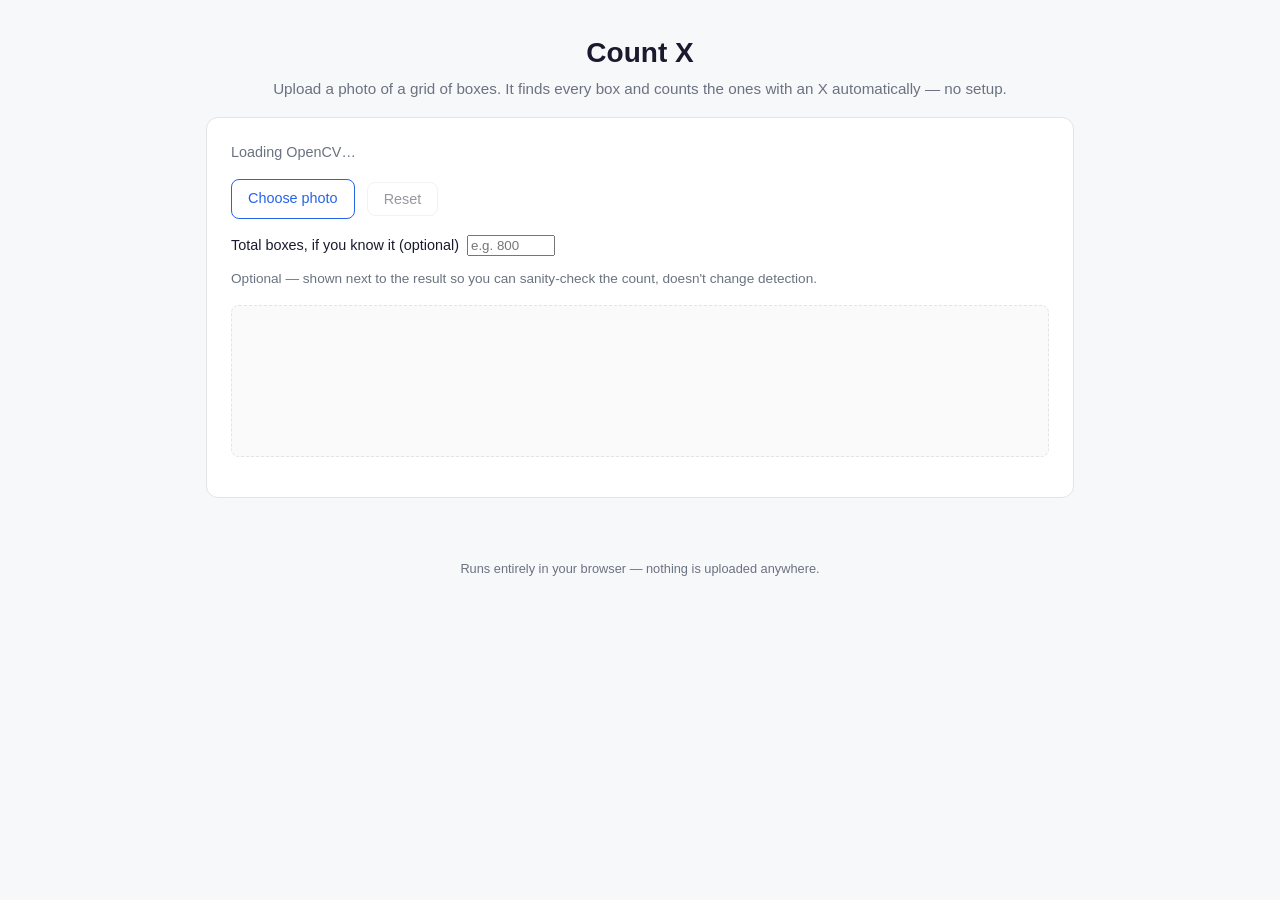
==== index.html @ 30072c74 "Replace border/hole detection with direct blob fill-ratio classification The whole border-reconstruc" ====
<!doctype html>
<html lang="en">
<head>
<meta charset="utf-8" />
<meta name="viewport" content="width=device-width, initial-scale=1" />
<title>Count X</title>
<link rel="stylesheet" href="style.css" />
</head>
<body>
  <header>
    <h1>Count X</h1>
    <p class="subtitle">Upload a photo of a grid of boxes. It finds every box and counts the ones with an X automatically — no setup.</p>
  </header>

  <main>
    <section class="panel">
      <div id="status" class="status">Loading OpenCV&hellip;</div>

      <div class="controls-row">
        <label class="file-label">
          <input type="file" id="fileInput" accept="image/*" />
          <span>Choose photo</span>
        </label>
        <button id="resetBtn" class="btn btn-ghost" disabled>Reset</button>
      </div>

      <div class="controls-row">
        <label class="threshold-label">
          Total boxes, if you know it (optional)
          <input type="number" id="expectedTotal" min="1" step="1" placeholder="e.g. 800" style="width:5.5rem" />
        </label>
        <span class="hint">Optional — shown next to the result so you can sanity-check the count, doesn't change detection.</span>
      </div>

      <div class="canvas-wrap" id="canvasWrap" hidden>
        <canvas id="viewCanvas"></canvas>
      </div>

      <div id="resultsSection" hidden>
        <div class="controls-row">
          <label class="threshold-label">
            Adjust sensitivity (auto-calibrated per photo)
            <input type="range" id="thresholdSlider" min="-15" max="15" value="0" />
            <span id="thresholdValue">auto</span>
          </label>
        </div>
        <div id="totalResult" class="total-result"></div>
        <p id="detectedNote" class="hint"></p>

        <div class="controls-row">
          <button id="copyDiagnosticsBtn" class="btn btn-ghost">Copy diagnostic data</button>
          <button id="showMaskBtn" class="btn btn-ghost">Show detection mask</button>
          <span id="diagnosticsStatus" class="hint"></span>
        </div>
        <p class="hint">If the count looks wrong, tap this and paste the result into chat — it's a text summary of what the detector found (sizes, darkness scores, where on the page), no image data.</p>
        <textarea id="diagnosticsFallback" readonly hidden rows="10" style="width:100%; font-family:monospace; font-size:0.75rem;"></textarea>
      </div>
    </section>
  </main>

  <footer>
    <p>Runs entirely in your browser &mdash; nothing is uploaded anywhere.</p>
  </footer>

  <script>
    // opencv.js looks for a pre-existing Module config; onRuntimeInitialized
    // fires once the WASM is actually compiled and ready, unlike the script
    // tag's own onload (which fires as soon as the JS wrapper downloads).
    var Module = {
      onRuntimeInitialized() {
        window.dispatchEvent(new Event("opencv-ready"));
      }
    };
  </script>
  <script async src="https://docs.opencv.org/4.9.0/opencv.js"></script>
  <script src="app.js"></script>
</body>
</html>
---- style.css ----
:root {
  --ink: #1a1a2e;
  --muted: #6b7280;
  --border: #e2e4e9;
  --brand: #2563eb;
  --bg: #f7f8fa;
}

* { box-sizing: border-box; }

body {
  margin: 0;
  font-family: -apple-system, BlinkMacSystemFont, "Segoe UI", Roboto, Helvetica, Arial, sans-serif;
  background: var(--bg);
  color: var(--ink);
  line-height: 1.5;
}

header {
  padding: 2rem 1.5rem 1rem;
  text-align: center;
}

header h1 {
  margin: 0 0 0.25rem;
  font-size: 1.75rem;
}

.subtitle {
  margin: 0;
  color: var(--muted);
  font-size: 0.95rem;
}

main {
  max-width: 900px;
  margin: 0 auto;
  padding: 0 1rem 3rem;
}

.panel {
  background: white;
  border: 1px solid var(--border);
  border-radius: 12px;
  padding: 1.5rem;
}

.status {
  font-size: 0.9rem;
  color: var(--muted);
  margin-bottom: 1rem;
}

.controls-row {
  display: flex;
  align-items: center;
  gap: 0.75rem;
  flex-wrap: wrap;
  margin-bottom: 1rem;
}

.btn {
  padding: 0.5rem 1rem;
  border-radius: 8px;
  border: 1px solid var(--border);
  background: white;
  color: var(--ink);
  cursor: pointer;
  font-size: 0.9rem;
}

.btn:hover:not(:disabled) { background: #f0f1f3; }
.btn:disabled { opacity: 0.45; cursor: not-allowed; }

.btn-ghost {
  background: transparent;
}

.file-label {
  position: relative;
  display: inline-block;
}
.file-label input[type="file"] {
  position: absolute;
  inset: 0;
  opacity: 0;
  cursor: pointer;
}
.file-label span {
  display: inline-block;
  padding: 0.5rem 1rem;
  border-radius: 8px;
  border: 1px solid var(--brand);
  color: var(--brand);
  font-size: 0.9rem;
}

.hint {
  font-size: 0.85rem;
  color: var(--muted);
}

.canvas-wrap {
  border: 1px dashed var(--border);
  border-radius: 8px;
  overflow: auto;
  background: #fafafa;
  margin-bottom: 1rem;
  display: flex;
  justify-content: center;
}

#viewCanvas {
  max-width: 100%;
  display: block;
}

.threshold-label {
  display: flex;
  align-items: center;
  gap: 0.5rem;
  font-size: 0.9rem;
}

.total-result {
  font-size: 2rem;
  font-weight: 700;
  color: var(--brand);
  margin-bottom: 0.25rem;
}

footer {
  text-align: center;
  color: var(--muted);
  font-size: 0.8rem;
  padding-bottom: 2rem;
}
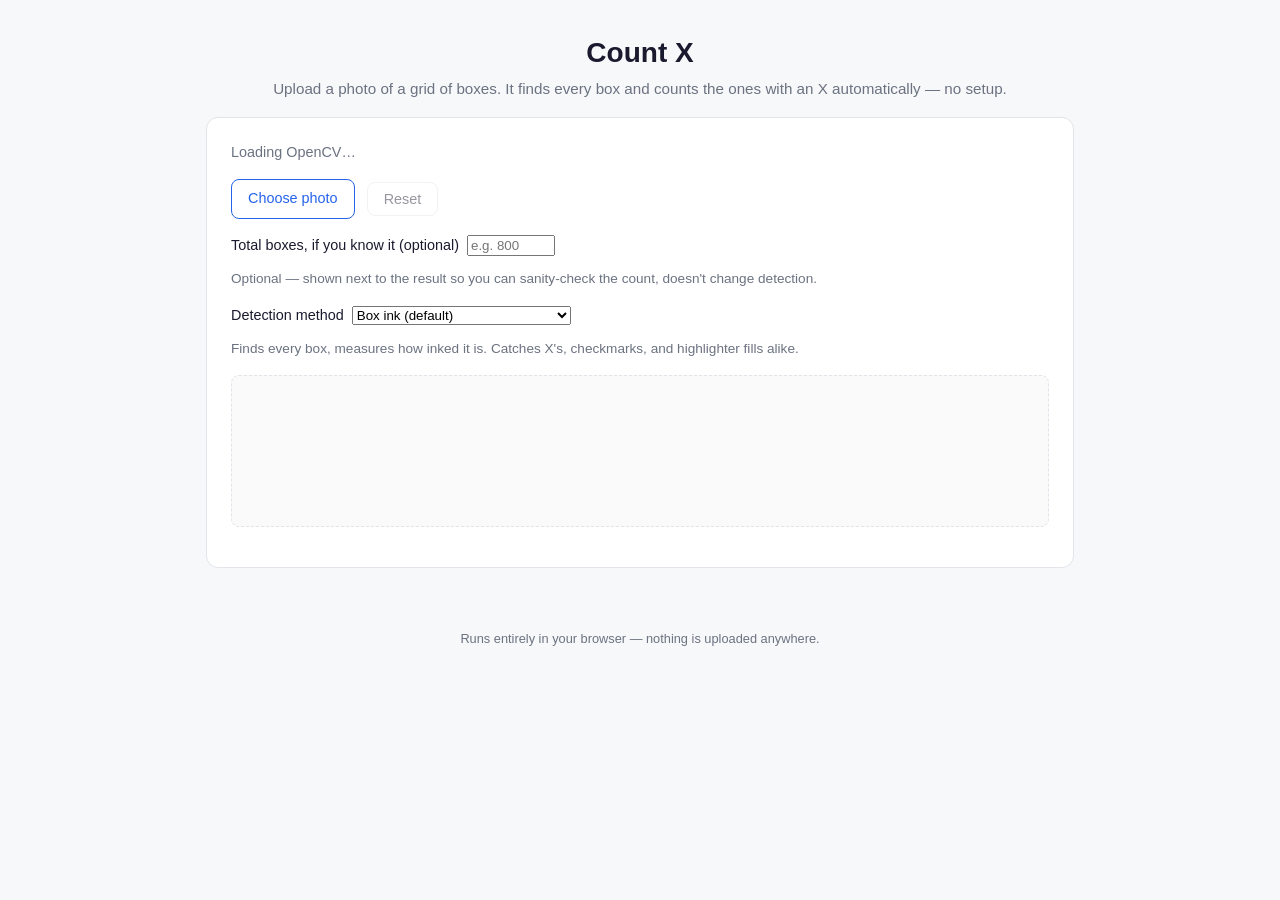
==== commit dcf17b30: "Add experimental X-shape + green-blob detection mode for comparison Tested direct X-shape detection " ====
--- a/index.html
+++ b/index.html
@@ -30,6 +30,17 @@
           <input type="number" id="expectedTotal" min="1" step="1" placeholder="e.g. 800" style="width:5.5rem" />
         </label>
         <span class="hint">Optional — shown next to the result so you can sanity-check the count, doesn't change detection.</span>
+      </div>
+
+      <div class="controls-row">
+        <label class="threshold-label">
+          Detection method
+          <select id="methodSelect">
+            <option value="blob">Box ink (default)</option>
+            <option value="xshape">X-shape matching (experimental)</option>
+          </select>
+        </label>
+        <span class="hint" id="methodHint">Finds every box, measures how inked it is. Catches X's, checkmarks, and highlighter fills alike.</span>
       </div>
 
       <div class="canvas-wrap" id="canvasWrap" hidden>
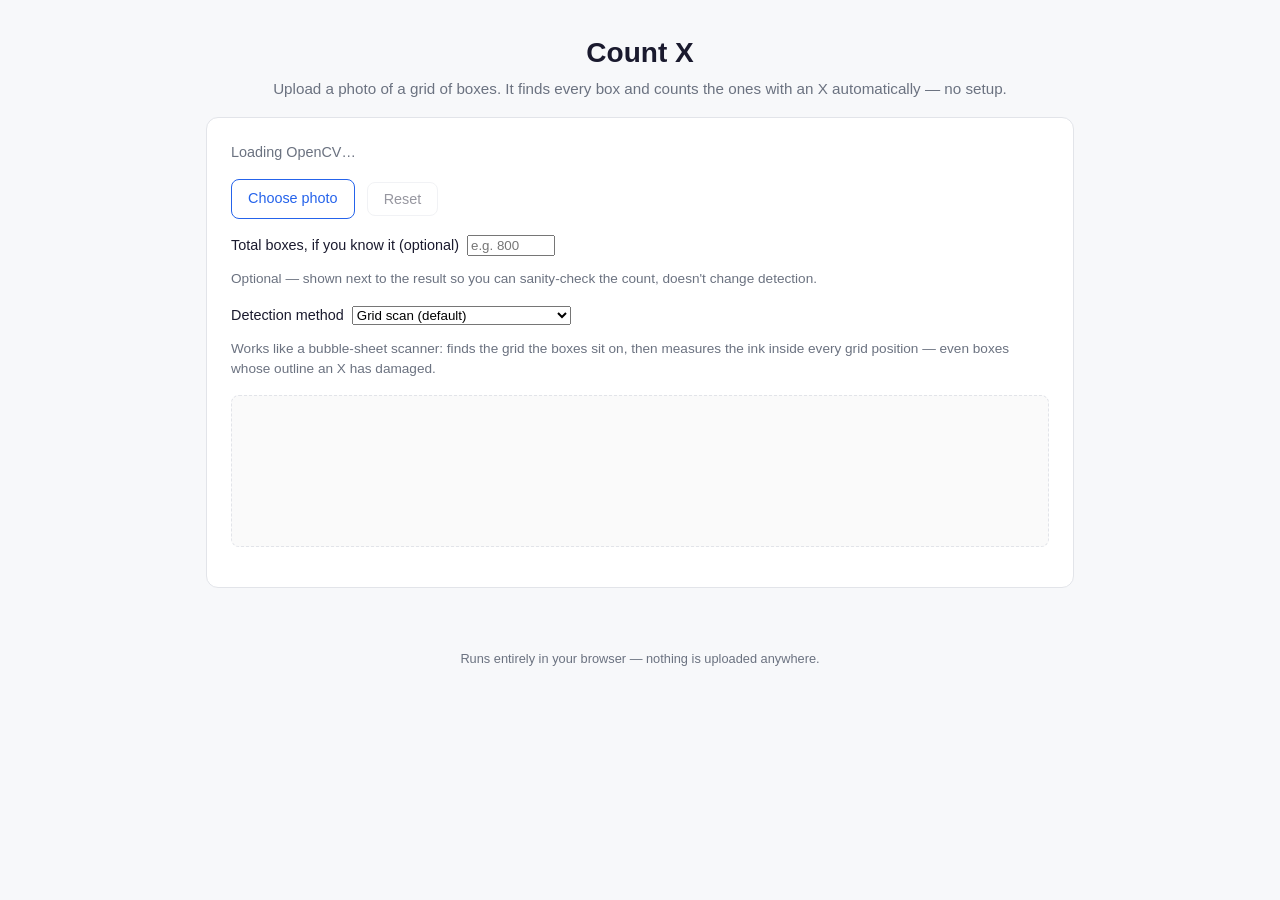
==== commit 5364f744: "Add grid scan (OMR-style) as the default detection method Looking at how existing optical-mark-recog" ====
--- a/index.html
+++ b/index.html
@@ -36,11 +36,12 @@
         <label class="threshold-label">
           Detection method
           <select id="methodSelect">
-            <option value="blob">Box ink (default)</option>
+            <option value="grid">Grid scan (default)</option>
+            <option value="blob">Box ink (older)</option>
             <option value="xshape">X-shape matching (experimental)</option>
           </select>
         </label>
-        <span class="hint" id="methodHint">Finds every box, measures how inked it is. Catches X's, checkmarks, and highlighter fills alike.</span>
+        <span class="hint" id="methodHint">Works like a bubble-sheet scanner: finds the grid the boxes sit on, then measures the ink inside every grid position — even boxes whose outline an X has damaged.</span>
       </div>
 
       <div class="canvas-wrap" id="canvasWrap" hidden>
@@ -84,6 +85,7 @@
     };
   </script>
   <script async src="https://docs.opencv.org/4.9.0/opencv.js"></script>
+  <script src="omr.js"></script>
   <script src="app.js"></script>
 </body>
 </html>
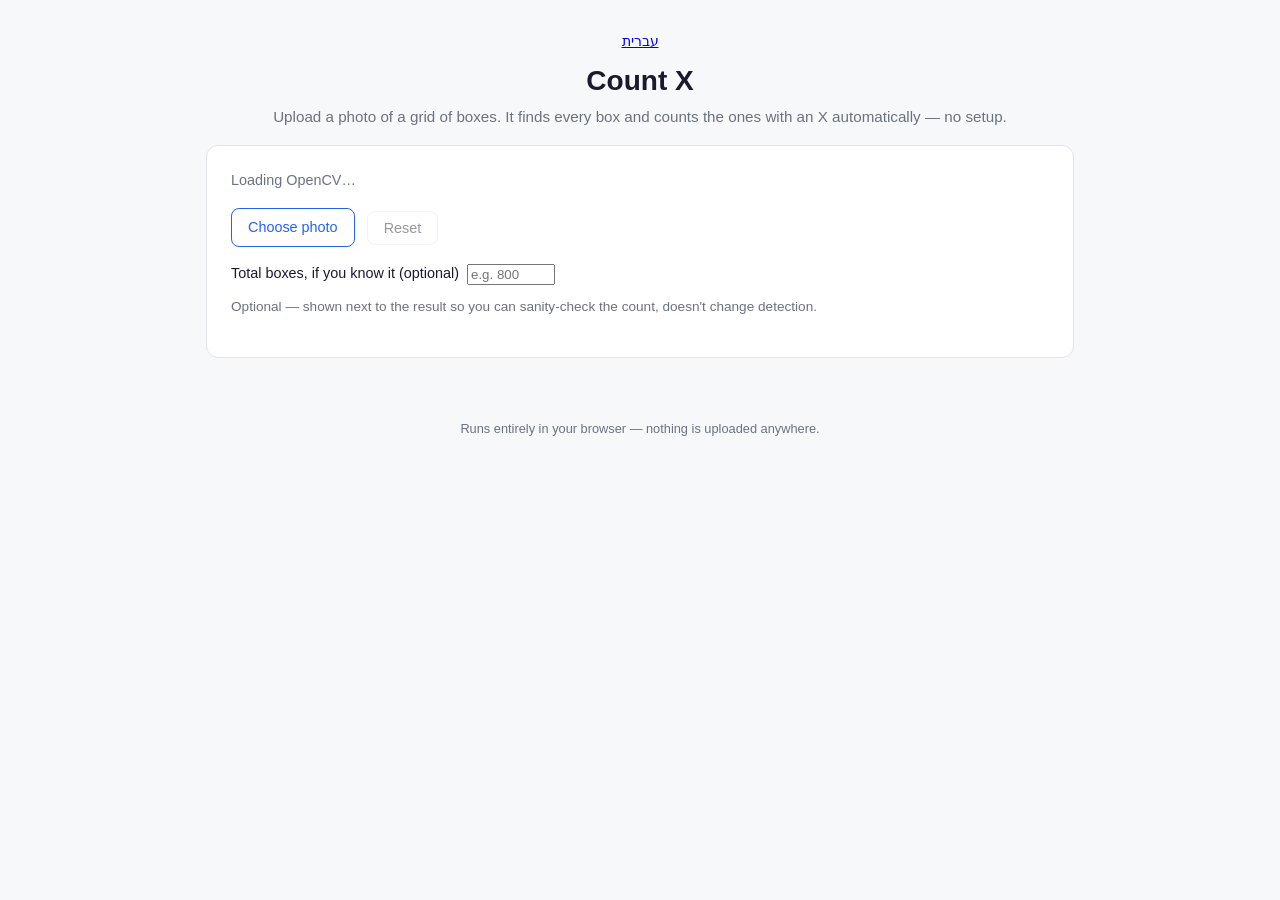
==== commit b529d82f: "Hebrew page for counting election votes; grid scan is the only method - he.html/he.css: RTL Hebrew p" ====
--- a/index.html
+++ b/index.html
@@ -8,6 +8,7 @@
 </head>
 <body>
   <header>
+    <p style="margin:0 0 .5rem;font-size:.85rem"><a href="he.html" lang="he" dir="rtl">עברית</a></p>
     <h1>Count X</h1>
     <p class="subtitle">Upload a photo of a grid of boxes. It finds every box and counts the ones with an X automatically — no setup.</p>
   </header>
@@ -32,18 +33,6 @@
         <span class="hint">Optional — shown next to the result so you can sanity-check the count, doesn't change detection.</span>
       </div>
 
-      <div class="controls-row">
-        <label class="threshold-label">
-          Detection method
-          <select id="methodSelect">
-            <option value="grid">Grid scan (default)</option>
-            <option value="blob">Box ink (older)</option>
-            <option value="xshape">X-shape matching (experimental)</option>
-          </select>
-        </label>
-        <span class="hint" id="methodHint">Works like a bubble-sheet scanner: finds the grid the boxes sit on, then measures the ink inside every grid position — even boxes whose outline an X has damaged.</span>
-      </div>
-
       <div class="canvas-wrap" id="canvasWrap" hidden>
         <canvas id="viewCanvas"></canvas>
       </div>
@@ -58,6 +47,8 @@
         </div>
         <div id="totalResult" class="total-result"></div>
         <p id="detectedNote" class="hint"></p>
+        <p class="hint">Tap a box on the photo to flip it between marked and blank. Tap empty space to add a mark the scan missed.</p>
+        <div class="controls-row"><button id="clearEditsBtn" class="btn btn-ghost" hidden>Clear my edits</button></div>
 
         <div class="controls-row">
           <button id="copyDiagnosticsBtn" class="btn btn-ghost">Copy diagnostic data</button>
--- a/style.css
+++ b/style.css
@@ -135,3 +135,7 @@
   font-size: 0.8rem;
   padding-bottom: 2rem;
 }
+
+#viewCanvas { touch-action: manipulation; cursor: pointer; }
+
+[hidden] { display: none !important; }
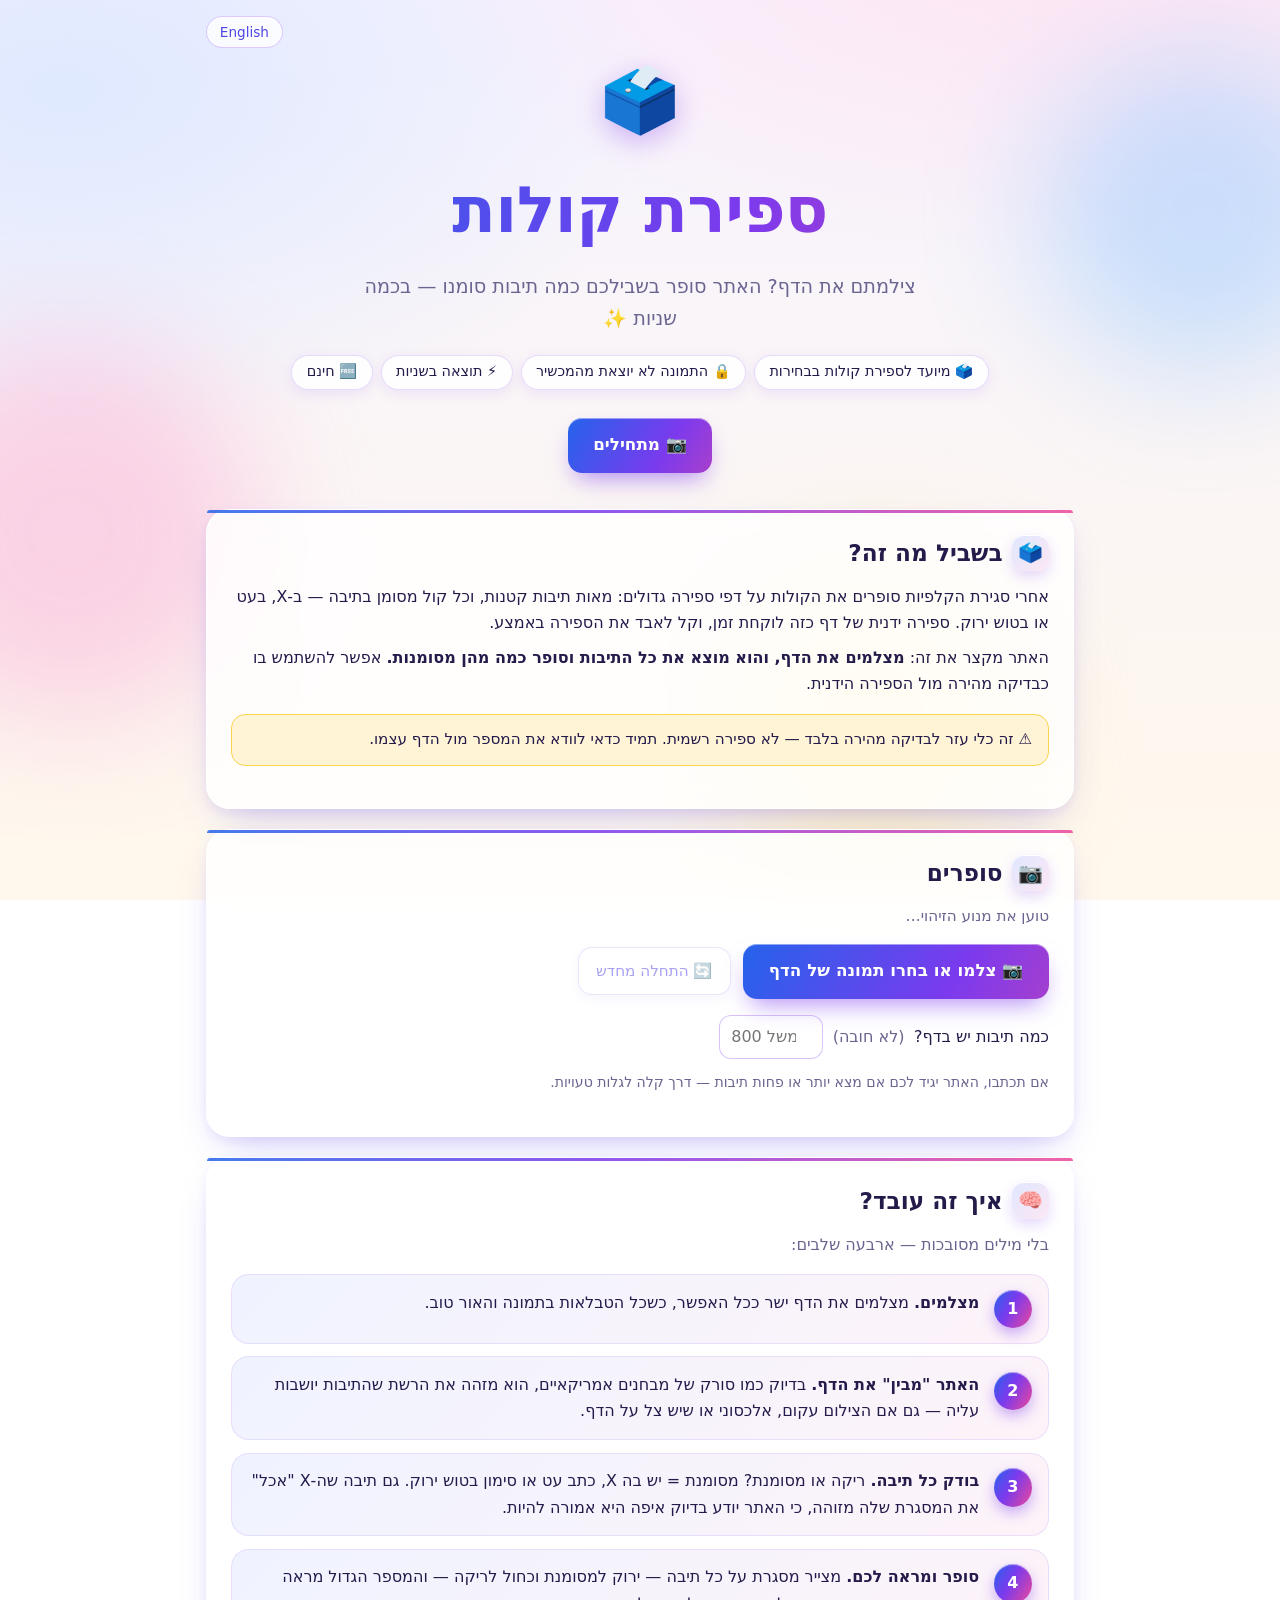
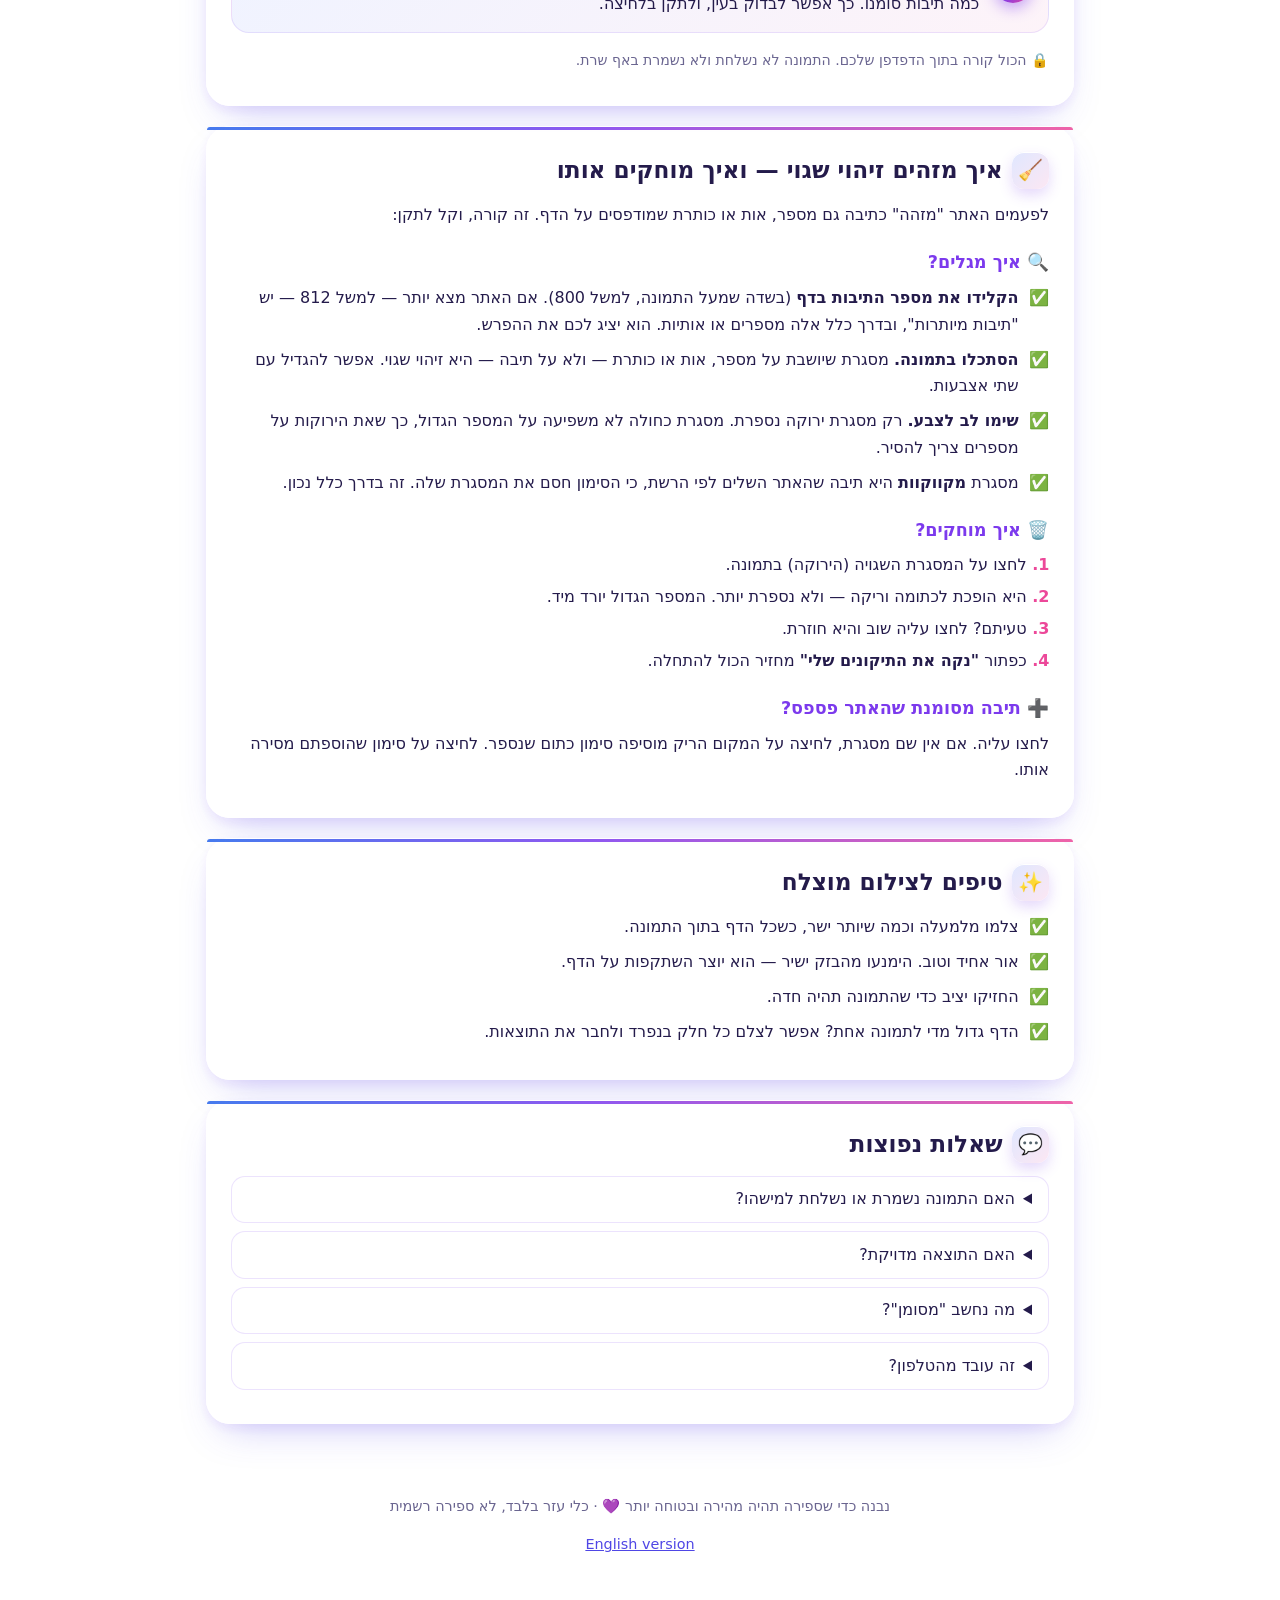
==== commit 86c21b98: "Make the Hebrew page the main page; English moves to en.html he.html stays as a redirect so existing" ====
--- a/index.html
+++ b/index.html
@@ -1,74 +1,218 @@
 <!doctype html>
-<html lang="en">
+<html lang="he" dir="rtl">
 <head>
 <meta charset="utf-8" />
 <meta name="viewport" content="width=device-width, initial-scale=1" />
-<title>Count X</title>
-<link rel="stylesheet" href="style.css" />
+<title>ספירת קולות בבחירות — Count X</title>
+<meta name="description" content="מצלמים את דף הספירה והאתר סופר כמה תיבות סומנו — בכמה שניות, בלי להעלות את התמונה לשום מקום." />
+<link rel="preconnect" href="https://fonts.googleapis.com" />
+<link rel="preconnect" href="https://fonts.gstatic.com" crossorigin />
+<link href="https://fonts.googleapis.com/css2?family=Rubik:wght@400;500;700;800&display=swap" rel="stylesheet" />
+<link rel="stylesheet" href="he.css" />
 </head>
 <body>
-  <header>
-    <p style="margin:0 0 .5rem;font-size:.85rem"><a href="he.html" lang="he" dir="rtl">עברית</a></p>
-    <h1>Count X</h1>
-    <p class="subtitle">Upload a photo of a grid of boxes. It finds every box and counts the ones with an X automatically — no setup.</p>
+  <div class="blobs" aria-hidden="true"><span></span><span></span><span></span></div>
+  <div class="confetti" aria-hidden="true">
+    <i style="--x:6%;--d:0s;--c:#f472b6"></i><i style="--x:14%;--d:2s;--c:#facc15"></i>
+    <i style="--x:23%;--d:4s;--c:#38bdf8"></i><i style="--x:31%;--d:1s;--c:#a78bfa"></i>
+    <i style="--x:40%;--d:5s;--c:#34d399"></i><i style="--x:48%;--d:3s;--c:#fb923c"></i>
+    <i style="--x:57%;--d:0.5s;--c:#f472b6"></i><i style="--x:65%;--d:2.5s;--c:#38bdf8"></i>
+    <i style="--x:73%;--d:4.5s;--c:#facc15"></i><i style="--x:81%;--d:1.5s;--c:#a78bfa"></i>
+    <i style="--x:89%;--d:3.5s;--c:#34d399"></i><i style="--x:95%;--d:5.5s;--c:#fb923c"></i>
+  </div>
+
+  <header class="hero">
+    <a class="lang" href="en.html" lang="en" dir="ltr">English</a>
+    <div class="hero-emoji" aria-hidden="true">🗳️</div>
+    <h1>ספירת קולות</h1>
+    <p class="tagline">צילמתם את הדף? האתר סופר בשבילכם כמה תיבות סומנו — בכמה שניות ✨</p>
+    <ul class="badges">
+      <li>🗳️ מיועד לספירת קולות בבחירות</li>
+      <li>🔒 התמונה לא יוצאת מהמכשיר</li>
+      <li>⚡ תוצאה בשניות</li>
+      <li>🆓 חינם</li>
+    </ul>
+    <a class="btn btn-primary hero-cta" href="#tool"><span>📷 מתחילים</span></a>
   </header>
 
   <main>
-    <section class="panel">
-      <div id="status" class="status">Loading OpenCV&hellip;</div>
+    <section class="card">
+      <h2><span class="icon">🗳️</span> בשביל מה זה?</h2>
+      <p>
+        אחרי סגירת הקלפיות סופרים את הקולות על דפי ספירה גדולים: מאות תיבות קטנות, וכל קול מסומן
+        בתיבה — ב-X, בעט או בטוש ירוק. ספירה ידנית של דף כזה לוקחת זמן, וקל לאבד את הספירה באמצע.
+      </p>
+      <p>
+        האתר מקצר את זה: <strong>מצלמים את הדף, והוא מוצא את כל התיבות וסופר כמה מהן מסומנות.</strong>
+        אפשר להשתמש בו כבדיקה מהירה מול הספירה הידנית.
+      </p>
+      <div class="callout warn">
+        ⚠️ זה כלי עזר לבדיקה מהירה בלבד — לא ספירה רשמית. תמיד כדאי לוודא את המספר מול הדף עצמו.
+      </div>
+    </section>
+
+    <section class="card tool" id="tool">
+      <h2><span class="icon">📷</span> סופרים</h2>
+      <div id="status" class="status">טוען את מנוע הזיהוי…</div>
 
       <div class="controls-row">
         <label class="file-label">
           <input type="file" id="fileInput" accept="image/*" />
-          <span>Choose photo</span>
+          <span class="btn btn-primary"><span>📷 צלמו או בחרו תמונה של הדף</span></span>
         </label>
-        <button id="resetBtn" class="btn btn-ghost" disabled>Reset</button>
-      </div>
-
-      <div class="controls-row">
-        <label class="threshold-label">
-          Total boxes, if you know it (optional)
-          <input type="number" id="expectedTotal" min="1" step="1" placeholder="e.g. 800" style="width:5.5rem" />
+        <button id="resetBtn" class="btn btn-soft" disabled>🔄 התחלה מחדש</button>
+      </div>
+
+      <div class="controls-row total-row">
+        <label>
+          כמה תיבות יש בדף? <em>(לא חובה)</em>
+          <input type="number" id="expectedTotal" min="1" step="1" placeholder="למשל 800" dir="ltr" />
         </label>
-        <span class="hint">Optional — shown next to the result so you can sanity-check the count, doesn't change detection.</span>
-      </div>
-
-      <div class="canvas-wrap" id="canvasWrap" hidden>
+        <span class="hint">אם תכתבו, האתר יגיד לכם אם מצא יותר או פחות תיבות — דרך קלה לגלות טעויות.</span>
+      </div>
+
+      <div class="canvas-wrap" id="canvasWrap" hidden dir="ltr">
         <canvas id="viewCanvas"></canvas>
       </div>
 
       <div id="resultsSection" hidden>
+        <div class="result-card">
+          <div class="result-label">תיבות מסומנות</div>
+          <div id="totalResult" class="total-result"></div>
+        </div>
+        <p id="detectedNote" class="note"></p>
+
+        <div class="legend">
+          <span><i class="chip chip-green"></i> מסומנת — נספרת</span>
+          <span><i class="chip chip-blue"></i> ריקה</span>
+          <span><i class="chip chip-dashed"></i> הושלמה לפי הרשת</span>
+          <span><i class="chip chip-orange"></i> תוקנה על ידכם</span>
+        </div>
+
+        <div class="callout tip">
+          👆 <strong>טעות בזיהוי?</strong> לחצו על תיבה בתמונה כדי להפוך אותה בין מסומנת לריקה.
+          לחצו על מקום ריק כדי להוסיף סימון שהאתר פספס. פירוט מלא — בהמשך הדף.
+        </div>
         <div class="controls-row">
-          <label class="threshold-label">
-            Adjust sensitivity (auto-calibrated per photo)
-            <input type="range" id="thresholdSlider" min="-15" max="15" value="0" />
-            <span id="thresholdValue">auto</span>
-          </label>
-        </div>
-        <div id="totalResult" class="total-result"></div>
-        <p id="detectedNote" class="hint"></p>
-        <p class="hint">Tap a box on the photo to flip it between marked and blank. Tap empty space to add a mark the scan missed.</p>
-        <div class="controls-row"><button id="clearEditsBtn" class="btn btn-ghost" hidden>Clear my edits</button></div>
-
-        <div class="controls-row">
-          <button id="copyDiagnosticsBtn" class="btn btn-ghost">Copy diagnostic data</button>
-          <button id="showMaskBtn" class="btn btn-ghost">Show detection mask</button>
-          <span id="diagnosticsStatus" class="hint"></span>
-        </div>
-        <p class="hint">If the count looks wrong, tap this and paste the result into chat — it's a text summary of what the detector found (sizes, darkness scores, where on the page), no image data.</p>
-        <textarea id="diagnosticsFallback" readonly hidden rows="10" style="width:100%; font-family:monospace; font-size:0.75rem;"></textarea>
-      </div>
+          <button id="clearEditsBtn" class="btn btn-soft" hidden>↩️ נקה את התיקונים שלי</button>
+        </div>
+
+        <details class="advanced">
+          <summary>⚙️ הגדרות מתקדמות</summary>
+          <div class="controls-row slider-row">
+            <label>
+              כוונון עדין
+              <input type="range" id="thresholdSlider" min="-15" max="15" value="0" dir="ltr" />
+              <span id="thresholdValue" dir="ltr">אוטומטי</span>
+            </label>
+          </div>
+          <p class="hint">
+            אם נראה שחסרים סימונים — הזיזו שמאלה (נספרים יותר סימונים). אם נספרים יותר מדי — הזיזו ימינה.
+          </p>
+          <div class="controls-row">
+            <button id="showMaskBtn" class="btn btn-soft">הצג מה שהאתר רואה</button>
+            <button id="copyDiagnosticsBtn" class="btn btn-soft">📋 העתק נתוני אבחון</button>
+            <span id="diagnosticsStatus" class="hint"></span>
+          </div>
+          <p class="hint">הספירה לא נראית נכונה? העתיקו את נתוני האבחון ושלחו אותם למפתח — זה סיכום טקסט בלבד, בלי התמונה.</p>
+          <textarea id="diagnosticsFallback" readonly hidden rows="10" dir="ltr"></textarea>
+        </details>
+      </div>
+    </section>
+
+    <section class="card">
+      <h2><span class="icon">🧠</span> איך זה עובד?</h2>
+      <p class="lead">בלי מילים מסובכות — ארבעה שלבים:</p>
+      <ol class="steps">
+        <li>
+          <span class="num">1</span>
+          <div><strong>מצלמים.</strong> מצלמים את הדף ישר ככל האפשר, כשכל הטבלאות בתמונה והאור טוב.</div>
+        </li>
+        <li>
+          <span class="num">2</span>
+          <div><strong>האתר "מבין" את הדף.</strong> בדיוק כמו סורק של מבחנים אמריקאיים, הוא מזהה את הרשת שהתיבות יושבות עליה — גם אם הצילום עקום, אלכסוני או שיש צל על הדף.</div>
+        </li>
+        <li>
+          <span class="num">3</span>
+          <div><strong>בודק כל תיבה.</strong> ריקה או מסומנת? מסומנת = יש בה X, כתב עט או סימון בטוש ירוק. גם תיבה שה-X "אכל" את המסגרת שלה מזוהה, כי האתר יודע בדיוק איפה היא אמורה להיות.</div>
+        </li>
+        <li>
+          <span class="num">4</span>
+          <div><strong>סופר ומראה לכם.</strong> מצייר מסגרת על כל תיבה — ירוק למסומנת וכחול לריקה — והמספר הגדול מראה כמה תיבות סומנו. כך אפשר לבדוק בעין, ולתקן בלחיצה.</div>
+        </li>
+      </ol>
+      <p class="hint">🔒 הכול קורה בתוך הדפדפן שלכם. התמונה לא נשלחת ולא נשמרת באף שרת.</p>
+    </section>
+
+    <section class="card fixguide">
+      <h2><span class="icon">🧹</span> איך מזהים זיהוי שגוי — ואיך מוחקים אותו</h2>
+      <p>
+        לפעמים האתר "מזהה" כתיבה גם מספר, אות או כותרת שמודפסים על הדף. זה קורה, וקל לתקן:
+      </p>
+
+      <h3>🔍 איך מגלים?</h3>
+      <ul class="checks">
+        <li><strong>הקלידו את מספר התיבות בדף</strong> (בשדה שמעל התמונה, למשל 800). אם האתר מצא יותר — למשל 812 — יש "תיבות מיותרות", ובדרך כלל אלה מספרים או אותיות. הוא יציג לכם את ההפרש.</li>
+        <li><strong>הסתכלו בתמונה.</strong> מסגרת שיושבת על מספר, אות או כותרת — ולא על תיבה — היא זיהוי שגוי. אפשר להגדיל עם שתי אצבעות.</li>
+        <li><strong>שימו לב לצבע.</strong> רק מסגרת ירוקה נספרת. מסגרת כחולה לא משפיעה על המספר הגדול, כך שאת הירוקות על מספרים צריך להסיר.</li>
+        <li>מסגרת <strong>מקווקוות</strong> היא תיבה שהאתר השלים לפי הרשת, כי הסימון חסם את המסגרת שלה. זה בדרך כלל נכון.</li>
+      </ul>
+
+      <h3>🗑️ איך מוחקים?</h3>
+      <ol class="mini-steps">
+        <li>לחצו על המסגרת השגויה (הירוקה) בתמונה.</li>
+        <li>היא הופכת לכתומה וריקה — ולא נספרת יותר. המספר הגדול יורד מיד.</li>
+        <li>טעיתם? לחצו עליה שוב והיא חוזרת.</li>
+        <li>כפתור <strong>"נקה את התיקונים שלי"</strong> מחזיר הכול להתחלה.</li>
+      </ol>
+
+      <h3>➕ תיבה מסומנת שהאתר פספס?</h3>
+      <p>
+        לחצו עליה. אם אין שם מסגרת, לחיצה על המקום הריק מוסיפה סימון כתום שנספר.
+        לחיצה על סימון שהוספתם מסירה אותו.
+      </p>
+    </section>
+
+    <section class="card">
+      <h2><span class="icon">✨</span> טיפים לצילום מוצלח</h2>
+      <ul class="checks">
+        <li>צלמו מלמעלה וכמה שיותר ישר, כשכל הדף בתוך התמונה.</li>
+        <li>אור אחיד וטוב. הימנעו מהבזק ישיר — הוא יוצר השתקפות על הדף.</li>
+        <li>החזיקו יציב כדי שהתמונה תהיה חדה.</li>
+        <li>הדף גדול מדי לתמונה אחת? אפשר לצלם כל חלק בנפרד ולחבר את התוצאות.</li>
+      </ul>
+    </section>
+
+    <section class="card faq">
+      <h2><span class="icon">💬</span> שאלות נפוצות</h2>
+      <details>
+        <summary>האם התמונה נשמרת או נשלחת למישהו?</summary>
+        <p>לא. הניתוח קורה כולו בדפדפן שלכם. צריך אינטרנט רק כדי לטעון את האתר.</p>
+      </details>
+      <details>
+        <summary>האם התוצאה מדויקת?</summary>
+        <p>בבדיקות על דפים לדוגמה הדיוק גבוה מאוד, אבל תמונות אמיתיות משתנות — אור, זווית, איכות הדפסה. לכן יש תיקון ידני, ותמיד כדאי לבדוק מול הדף.</p>
+      </details>
+      <details>
+        <summary>מה נחשב "מסומן"?</summary>
+        <p>לא משנה אם זה X, וי או שרבוט, בעט או בטוש ירוק — האתר בודק אם יש בתוך התיבה סימון.</p>
+      </details>
+      <details>
+        <summary>זה עובד מהטלפון?</summary>
+        <p>כן. אפשר לצלם ישר מהאתר או לבחור תמונה מהגלריה.</p>
+      </details>
     </section>
   </main>
 
   <footer>
-    <p>Runs entirely in your browser &mdash; nothing is uploaded anywhere.</p>
+    <p>נבנה כדי שספירה תהיה מהירה ובטוחה יותר 💜 · כלי עזר בלבד, לא ספירה רשמית</p>
+    <p><a href="en.html" lang="en" dir="ltr">English version</a></p>
   </footer>
 
   <script>
+    window.COUNTX_LANG = "he";
     // opencv.js looks for a pre-existing Module config; onRuntimeInitialized
-    // fires once the WASM is actually compiled and ready, unlike the script
-    // tag's own onload (which fires as soon as the JS wrapper downloads).
+    // fires once the WASM is actually compiled and ready.
     var Module = {
       onRuntimeInitialized() {
         window.dispatchEvent(new Event("opencv-ready"));
@@ -78,5 +222,16 @@
   <script async src="https://docs.opencv.org/4.9.0/opencv.js"></script>
   <script src="omr.js"></script>
   <script src="app.js"></script>
+  <script>
+    // Make the big number pop whenever it changes.
+    (function () {
+      var n = document.getElementById("totalResult");
+      new MutationObserver(function () {
+        n.classList.remove("pop");
+        void n.offsetWidth;
+        n.classList.add("pop");
+      }).observe(n, { childList: true, characterData: true, subtree: true });
+    })();
+  </script>
 </body>
 </html>
--- a/he.css
+++ b/he.css
@@ -0,0 +1,392 @@
+:root {
+  --ink: #241b4b;
+  --muted: #6a6590;
+  --indigo: #4f46e5;
+  --violet: #7c3aed;
+  --pink: #ec4899;
+  --amber: #f59e0b;
+  --green: #16a34a;
+  --blue: #2563eb;
+  --card: rgba(255, 255, 255, 0.82);
+  --grad: linear-gradient(120deg, #2563eb 0%, #7c3aed 45%, #ec4899 100%);
+}
+
+* { box-sizing: border-box; }
+
+html { scroll-behavior: smooth; }
+
+body {
+  margin: 0;
+  font-family: "Rubik", "Heebo", system-ui, -apple-system, "Segoe UI", Arial, sans-serif;
+  color: var(--ink);
+  line-height: 1.65;
+  min-height: 100vh;
+  background:
+    radial-gradient(1200px 600px at 85% -10%, #ffe3f1 0%, transparent 60%),
+    radial-gradient(1000px 600px at 5% 10%, #dfe9ff 0%, transparent 60%),
+    linear-gradient(180deg, #f6f3ff 0%, #fff8ec 100%);
+  background-attachment: fixed;
+  overflow-x: hidden;
+}
+
+/* ── floating background ───────────────────────────────────────────── */
+.blobs span {
+  position: fixed;
+  z-index: -2;
+  border-radius: 50%;
+  filter: blur(60px);
+  opacity: 0.45;
+  animation: drift 18s ease-in-out infinite alternate;
+}
+.blobs span:nth-child(1) { width: 320px; height: 320px; background: #93c5fd; top: 6%; inset-inline-start: -80px; }
+.blobs span:nth-child(2) { width: 380px; height: 380px; background: #f9a8d4; top: 38%; inset-inline-end: -120px; animation-delay: -6s; }
+.blobs span:nth-child(3) { width: 300px; height: 300px; background: #fde68a; bottom: 4%; inset-inline-start: 20%; animation-delay: -11s; }
+@keyframes drift { to { transform: translate(40px, -30px) scale(1.15); } }
+
+.confetti { position: fixed; inset: 0; z-index: -1; pointer-events: none; overflow: hidden; }
+.confetti i {
+  position: absolute;
+  top: -20px;
+  left: var(--x);
+  width: 10px;
+  height: 16px;
+  border-radius: 3px;
+  background: var(--c);
+  opacity: 0.55;
+  animation: fall 14s linear infinite;
+  animation-delay: var(--d);
+}
+.confetti i:nth-child(odd) { width: 12px; height: 12px; border-radius: 50%; }
+@keyframes fall {
+  to { transform: translateY(110vh) rotate(540deg); }
+}
+
+/* ── hero ──────────────────────────────────────────────────────────── */
+.hero {
+  position: relative;
+  text-align: center;
+  padding: 3rem 1.25rem 2.25rem;
+  max-width: 900px;
+  margin: 0 auto;
+}
+.lang {
+  position: absolute;
+  top: 1rem;
+  inset-inline-start: 1rem;
+  font-size: 0.85rem;
+  color: var(--indigo);
+  text-decoration: none;
+  background: rgba(255, 255, 255, 0.8);
+  border: 1px solid rgba(124, 58, 237, 0.25);
+  padding: 0.25rem 0.8rem;
+  border-radius: 999px;
+}
+.lang:hover { background: white; }
+
+.hero-emoji {
+  font-size: 4rem;
+  display: inline-block;
+  filter: drop-shadow(0 8px 14px rgba(124, 58, 237, 0.35));
+  animation: bounce 2.6s ease-in-out infinite;
+}
+@keyframes bounce { 50% { transform: translateY(-10px) rotate(-6deg); } }
+
+.hero h1 {
+  margin: 0.25rem 0 0.5rem;
+  font-size: clamp(2.4rem, 8vw, 4rem);
+  font-weight: 800;
+  letter-spacing: -0.01em;
+  background: linear-gradient(100deg, #2563eb, #7c3aed, #ec4899, #f59e0b, #2563eb);
+  background-size: 250% 100%;
+  -webkit-background-clip: text;
+  background-clip: text;
+  color: transparent;
+  animation: shimmer 7s linear infinite;
+}
+@keyframes shimmer { to { background-position: -250% 0; } }
+
+.tagline {
+  margin: 0 auto 1.25rem;
+  max-width: 560px;
+  font-size: 1.2rem;
+  color: var(--muted);
+}
+
+.badges {
+  list-style: none;
+  padding: 0;
+  margin: 0 0 1.5rem;
+  display: flex;
+  flex-wrap: wrap;
+  justify-content: center;
+  gap: 0.5rem;
+}
+.badges li {
+  background: rgba(255, 255, 255, 0.85);
+  border: 1px solid rgba(124, 58, 237, 0.18);
+  box-shadow: 0 4px 14px rgba(124, 58, 237, 0.1);
+  border-radius: 999px;
+  padding: 0.3rem 0.9rem;
+  font-size: 0.9rem;
+}
+
+/* ── layout / cards ────────────────────────────────────────────────── */
+main {
+  max-width: 900px;
+  margin: 0 auto;
+  padding: 0 1rem 2rem;
+  display: grid;
+  gap: 1.25rem;
+}
+
+.card {
+  position: relative;
+  background: var(--card);
+  backdrop-filter: blur(12px);
+  -webkit-backdrop-filter: blur(12px);
+  border-radius: 24px;
+  padding: 1.5rem 1.5rem 1.6rem;
+  border: 1px solid rgba(255, 255, 255, 0.9);
+  box-shadow:
+    0 1px 0 rgba(255, 255, 255, 0.9) inset,
+    0 18px 40px -18px rgba(79, 70, 229, 0.35),
+    0 4px 12px rgba(124, 58, 237, 0.08);
+}
+.card::before {
+  /* glossy highlight along the top edge */
+  content: "";
+  position: absolute;
+  inset: 0 0 auto 0;
+  height: 3px;
+  border-radius: 24px 24px 0 0;
+  background: var(--grad);
+  opacity: 0.85;
+}
+
+.card h2 {
+  margin: 0 0 0.75rem;
+  font-size: 1.45rem;
+  display: flex;
+  align-items: center;
+  gap: 0.6rem;
+}
+.card h3 { margin: 1.25rem 0 0.4rem; font-size: 1.1rem; color: var(--violet); }
+.card p { margin: 0.5rem 0; }
+.lead { color: var(--muted); }
+
+.icon {
+  display: inline-grid;
+  place-items: center;
+  width: 2.3rem;
+  height: 2.3rem;
+  border-radius: 12px;
+  background: linear-gradient(135deg, #e0e7ff, #fce7f3);
+  box-shadow: 0 6px 14px rgba(124, 58, 237, 0.2), inset 0 1px 0 #fff;
+  font-size: 1.25rem;
+}
+
+.callout {
+  margin: 1rem 0;
+  padding: 0.8rem 1rem;
+  border-radius: 14px;
+  font-size: 0.95rem;
+}
+.callout.warn { background: #fff4d6; border: 1px solid #fcd34d; }
+.callout.tip { background: #ecfdf5; border: 1px solid #86efac; }
+
+/* ── buttons ───────────────────────────────────────────────────────── */
+.btn {
+  position: relative;
+  overflow: hidden;
+  font: inherit;
+  font-size: 0.95rem;
+  font-weight: 500;
+  border: 0;
+  border-radius: 14px;
+  padding: 0.65rem 1.1rem;
+  cursor: pointer;
+  text-decoration: none;
+  display: inline-flex;
+  align-items: center;
+  justify-content: center;
+  transition: transform 0.15s ease, box-shadow 0.15s ease;
+}
+.btn:hover:not(:disabled) { transform: translateY(-2px); }
+.btn:active:not(:disabled) { transform: translateY(0) scale(0.98); }
+.btn:disabled { opacity: 0.5; cursor: not-allowed; }
+
+.btn-primary {
+  color: white;
+  font-weight: 700;
+  font-size: 1.05rem;
+  padding: 0.85rem 1.6rem;
+  background: var(--grad);
+  background-size: 160% 100%;
+  box-shadow: 0 12px 24px -8px rgba(124, 58, 237, 0.6), inset 0 1px 0 rgba(255, 255, 255, 0.45);
+  animation: slide 6s ease-in-out infinite alternate;
+}
+@keyframes slide { to { background-position: 100% 0; } }
+.btn-primary::after {
+  /* the shine */
+  content: "";
+  position: absolute;
+  top: 0;
+  bottom: 0;
+  width: 40%;
+  left: -60%;
+  background: linear-gradient(100deg, transparent, rgba(255, 255, 255, 0.65), transparent);
+  transform: skewX(-20deg);
+  animation: shine 3.2s ease-in-out infinite;
+}
+@keyframes shine { 0%, 55% { left: -60%; } 100% { left: 130%; } }
+
+.btn-soft {
+  background: white;
+  color: var(--indigo);
+  border: 1px solid rgba(79, 70, 229, 0.25);
+  box-shadow: 0 4px 12px rgba(79, 70, 229, 0.1);
+}
+.btn-soft:hover:not(:disabled) { background: #f5f3ff; box-shadow: 0 8px 18px rgba(79, 70, 229, 0.18); }
+
+.hero-cta { margin-top: 0.25rem; }
+
+.file-label { position: relative; display: inline-block; }
+.file-label input[type="file"] { position: absolute; inset: 0; opacity: 0; cursor: pointer; width: 100%; height: 100%; }
+.file-label .btn { pointer-events: none; }
+
+/* ── tool ──────────────────────────────────────────────────────────── */
+.status { min-height: 1.4rem; color: var(--muted); font-size: 0.95rem; margin-bottom: 0.9rem; }
+
+.controls-row {
+  display: flex;
+  flex-wrap: wrap;
+  align-items: center;
+  gap: 0.75rem;
+  margin-bottom: 1rem;
+}
+
+.total-row label { display: flex; align-items: center; gap: 0.6rem; flex-wrap: wrap; font-weight: 500; }
+.total-row em { font-style: normal; color: var(--muted); font-weight: 400; }
+input[type="number"] {
+  width: 6.5rem;
+  font: inherit;
+  padding: 0.5rem 0.7rem;
+  border-radius: 12px;
+  border: 1px solid rgba(124, 58, 237, 0.3);
+  background: white;
+  color: var(--ink);
+}
+input[type="number"]:focus { outline: 3px solid rgba(124, 58, 237, 0.25); }
+
+.hint { color: var(--muted); font-size: 0.88rem; }
+
+.canvas-wrap {
+  border-radius: 18px;
+  overflow: auto;
+  background: #fff;
+  border: 2px dashed rgba(124, 58, 237, 0.35);
+  display: flex;
+  justify-content: center;
+  margin-bottom: 1rem;
+  box-shadow: inset 0 0 30px rgba(124, 58, 237, 0.06);
+}
+#viewCanvas { max-width: 100%; display: block; touch-action: manipulation; cursor: pointer; }
+
+/* result */
+.result-card {
+  text-align: center;
+  padding: 1rem;
+  margin: 0.25rem 0 0.5rem;
+  border-radius: 20px;
+  background: linear-gradient(135deg, #eef2ff, #fdf2f8);
+  border: 1px solid rgba(124, 58, 237, 0.2);
+  box-shadow: 0 14px 30px -16px rgba(124, 58, 237, 0.45), inset 0 1px 0 #fff;
+}
+.result-label { font-weight: 500; color: var(--muted); }
+.total-result {
+  font-size: clamp(3.5rem, 18vw, 6rem);
+  line-height: 1.05;
+  font-weight: 800;
+  background: var(--grad);
+  -webkit-background-clip: text;
+  background-clip: text;
+  color: transparent;
+}
+.total-result.pop { animation: pop 0.45s cubic-bezier(0.2, 1.6, 0.4, 1); }
+@keyframes pop { 0% { transform: scale(0.7); } 100% { transform: scale(1); } }
+/* long text (the "what the site sees" title) shouldn't be giant */
+.total-result:not(:empty) { overflow-wrap: anywhere; }
+
+.note { color: var(--ink); font-size: 0.95rem; background: rgba(255, 255, 255, 0.7); padding: 0.6rem 0.9rem; border-radius: 12px; }
+
+.legend { display: flex; flex-wrap: wrap; gap: 0.5rem 1.1rem; font-size: 0.88rem; margin: 0.75rem 0; }
+.legend span { display: inline-flex; align-items: center; gap: 0.4rem; }
+.chip { display: inline-block; width: 1.1rem; height: 1.1rem; border-radius: 4px; }
+.chip-green { border: 3px solid #16a34a; }
+.chip-blue { border: 2px solid rgba(37, 99, 235, 0.5); }
+.chip-dashed { border: 2px dashed #16a34a; }
+.chip-orange { border: 3px solid #f59e0b; }
+
+.advanced { margin-top: 1rem; border-radius: 14px; background: rgba(255, 255, 255, 0.6); border: 1px solid rgba(124, 58, 237, 0.15); padding: 0.6rem 1rem; }
+.advanced summary { cursor: pointer; font-weight: 500; }
+.slider-row label { display: flex; gap: 0.7rem; align-items: center; flex-wrap: wrap; }
+input[type="range"] { accent-color: var(--violet); width: 200px; max-width: 100%; }
+textarea { width: 100%; font-family: ui-monospace, Menlo, monospace; font-size: 0.75rem; border-radius: 10px; border: 1px solid #ddd; padding: 0.5rem; }
+
+/* ── explanatory content ───────────────────────────────────────────── */
+.steps { list-style: none; padding: 0; margin: 1rem 0; display: grid; gap: 0.8rem; }
+.steps li {
+  display: flex;
+  gap: 0.9rem;
+  align-items: flex-start;
+  padding: 0.9rem 1rem;
+  border-radius: 18px;
+  background: linear-gradient(135deg, rgba(238, 242, 255, 0.9), rgba(253, 242, 248, 0.9));
+  border: 1px solid rgba(124, 58, 237, 0.12);
+  transition: transform 0.2s ease, box-shadow 0.2s ease;
+}
+.steps li:hover { transform: translateY(-3px); box-shadow: 0 14px 26px -14px rgba(124, 58, 237, 0.5); }
+.num {
+  flex: none;
+  display: grid;
+  place-items: center;
+  width: 2.4rem;
+  height: 2.4rem;
+  border-radius: 50%;
+  color: white;
+  font-weight: 800;
+  background: var(--grad);
+  box-shadow: 0 6px 14px rgba(124, 58, 237, 0.4), inset 0 1px 0 rgba(255, 255, 255, 0.5);
+}
+
+.checks { list-style: none; padding: 0; margin: 0.5rem 0; display: grid; gap: 0.55rem; }
+.checks li { position: relative; padding-inline-start: 1.9rem; }
+.checks li::before { content: "✅"; position: absolute; inset-inline-start: 0; top: 0; }
+
+.mini-steps { margin: 0.4rem 0; padding-inline-start: 1.4rem; display: grid; gap: 0.35rem; }
+.mini-steps li::marker { color: var(--pink); font-weight: 700; }
+
+.faq details {
+  background: rgba(255, 255, 255, 0.7);
+  border: 1px solid rgba(124, 58, 237, 0.14);
+  border-radius: 14px;
+  padding: 0.6rem 1rem;
+  margin-bottom: 0.5rem;
+}
+.faq summary { cursor: pointer; font-weight: 500; }
+.faq details[open] { box-shadow: 0 10px 22px -14px rgba(124, 58, 237, 0.5); }
+
+footer { text-align: center; padding: 1.5rem 1rem 3rem; color: var(--muted); font-size: 0.9rem; }
+footer a { color: var(--indigo); }
+
+@media (max-width: 520px) {
+  .card { padding: 1.2rem 1rem 1.3rem; border-radius: 20px; }
+  .hero { padding-top: 3.2rem; }
+}
+
+@media (prefers-reduced-motion: reduce) {
+  *, *::before, *::after { animation: none !important; transition: none !important; }
+  .confetti { display: none; }
+}
+
+[hidden] { display: none !important; }
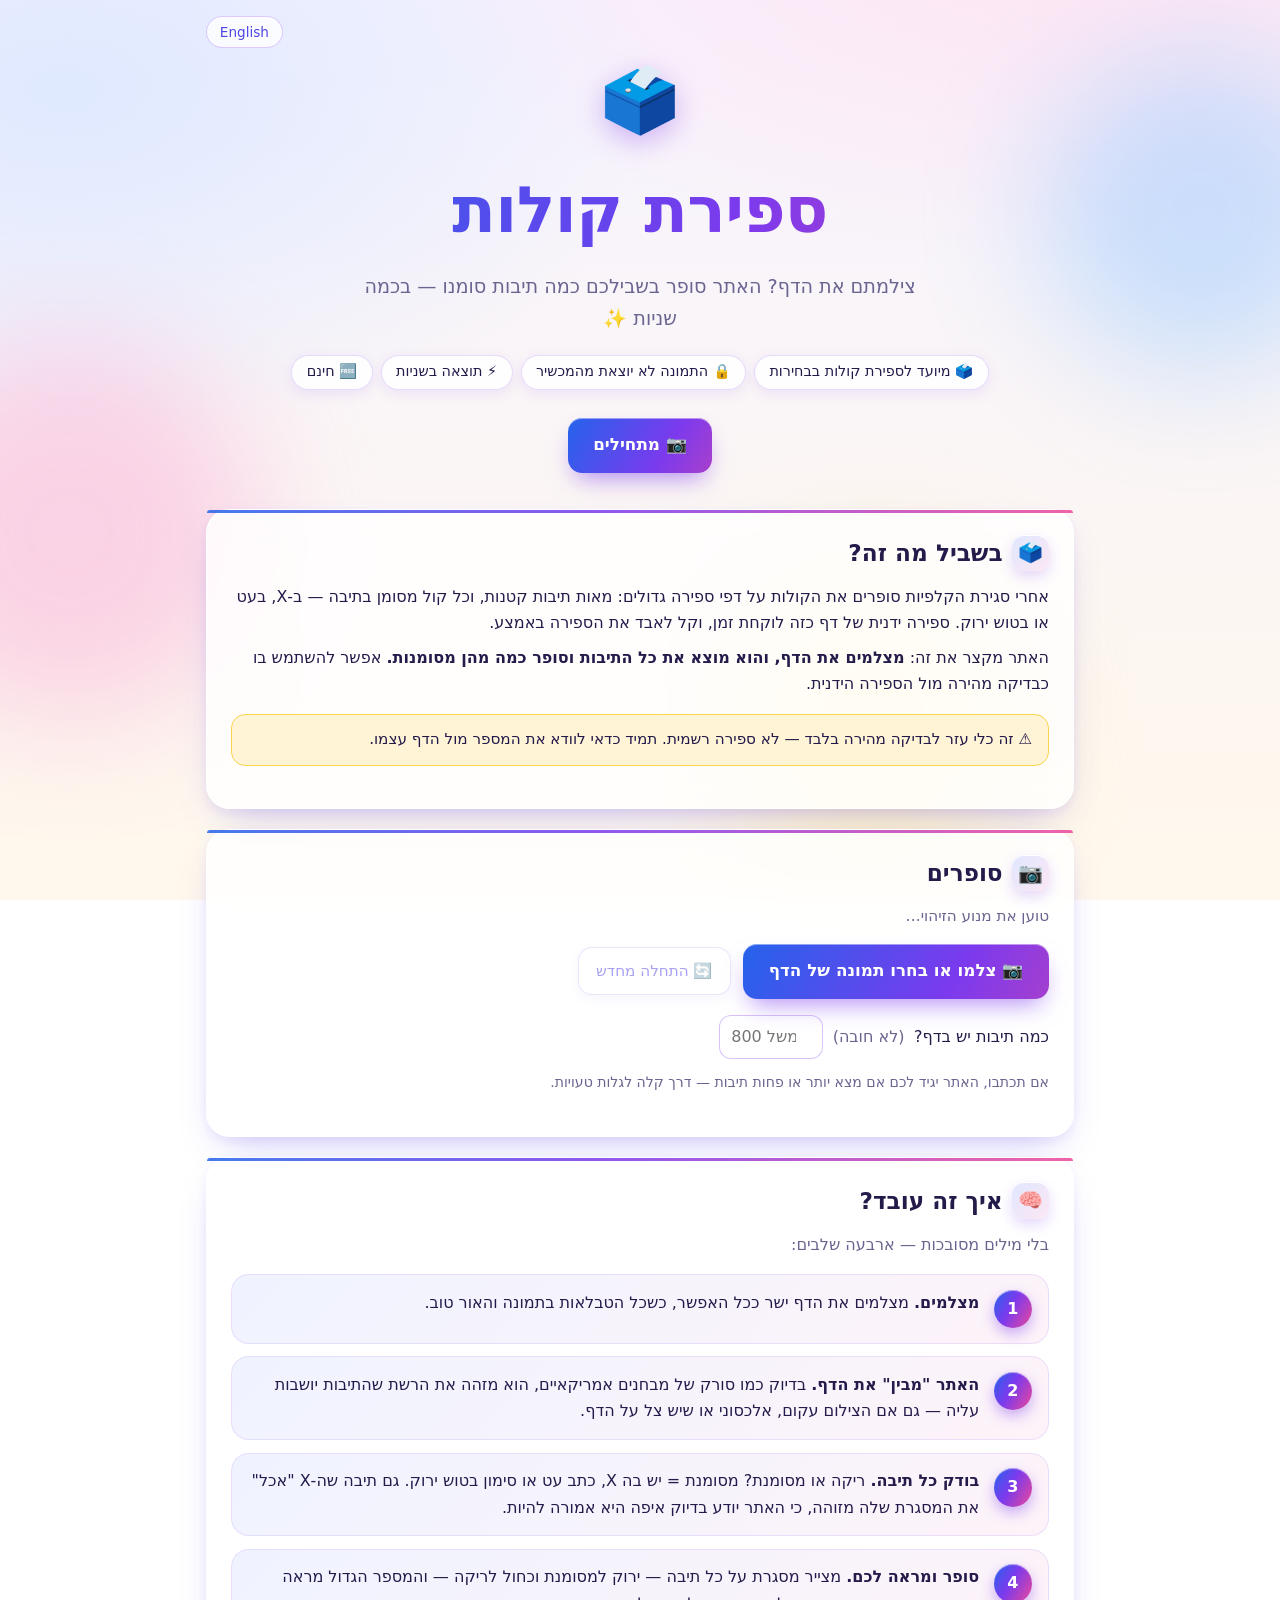
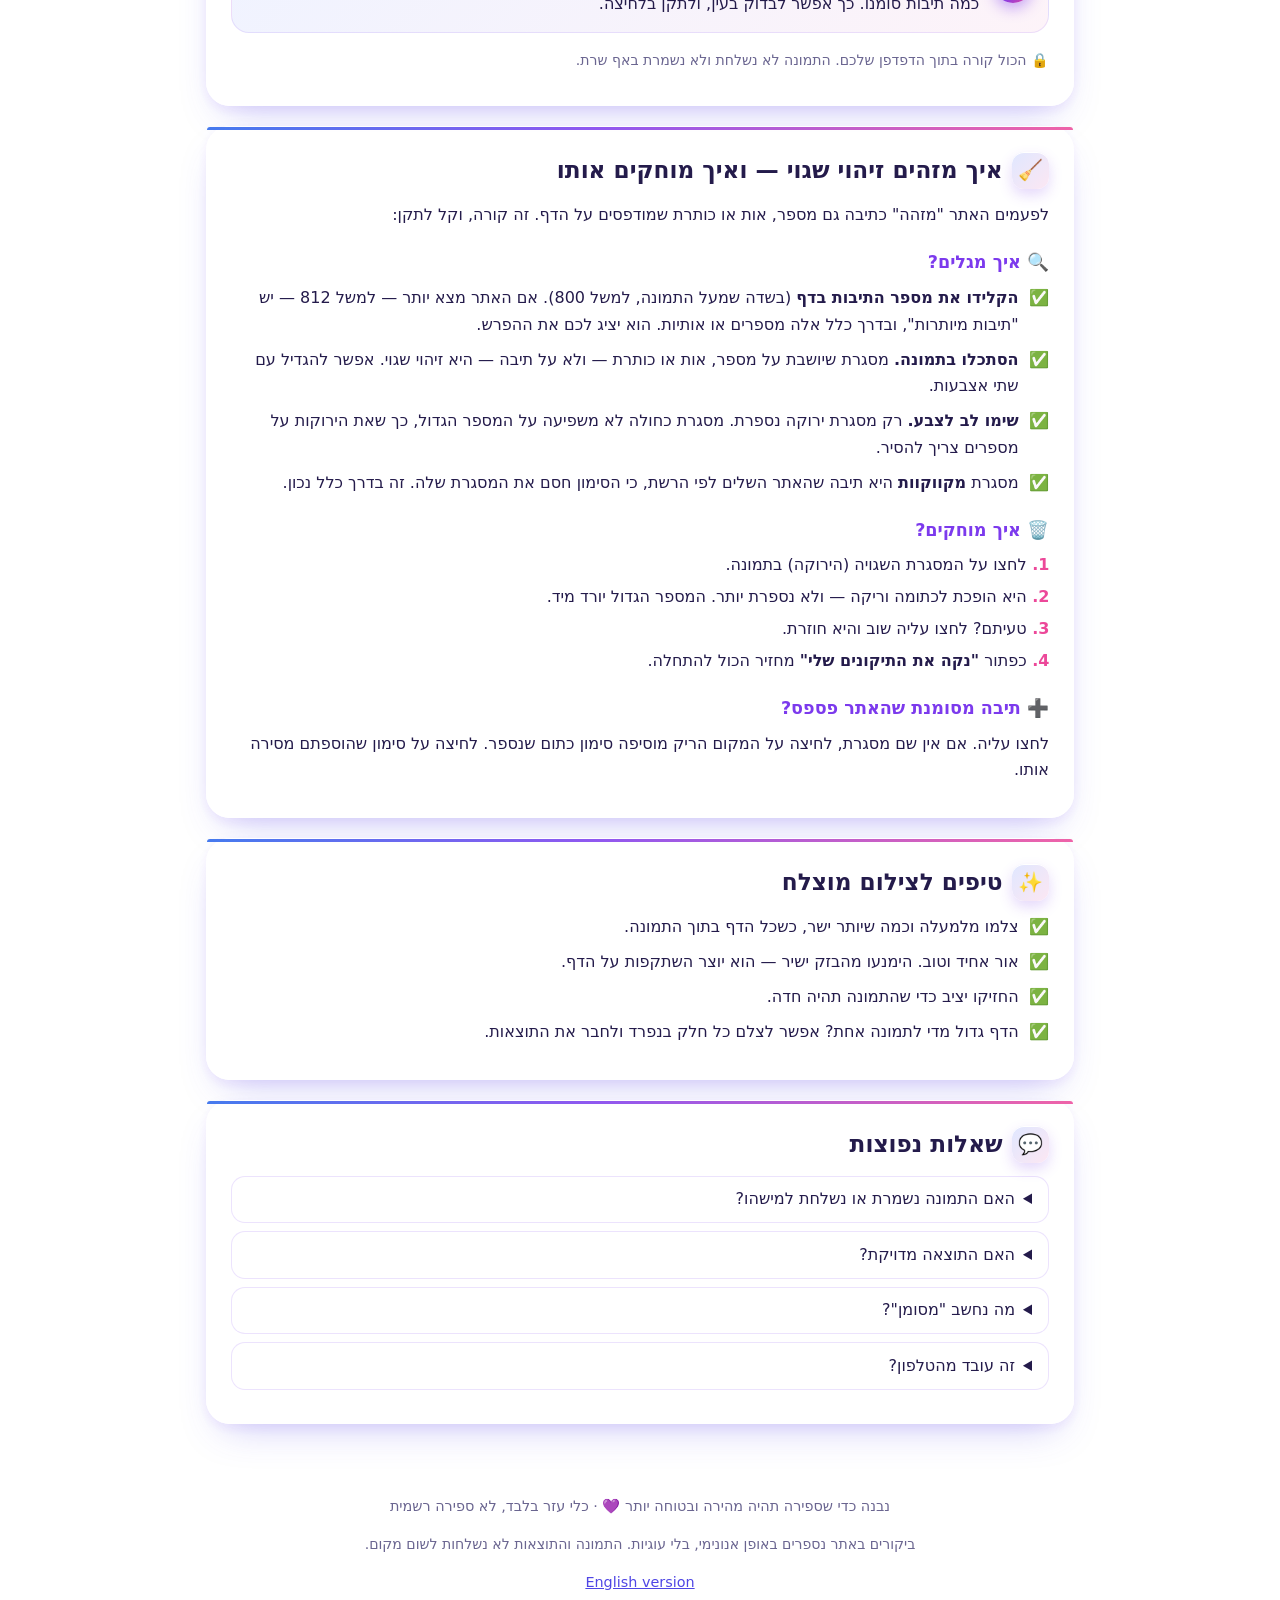
==== commit 6c2bad58: "Add GoatCounter analytics (anonymous, cookie-free) with usage events Counts visits plus four event n" ====
--- a/index.html
+++ b/index.html
@@ -187,7 +187,7 @@
       <h2><span class="icon">💬</span> שאלות נפוצות</h2>
       <details>
         <summary>האם התמונה נשמרת או נשלחת למישהו?</summary>
-        <p>לא. הניתוח קורה כולו בדפדפן שלכם. צריך אינטרנט רק כדי לטעון את האתר.</p>
+        <p>לא. הניתוח קורה כולו בדפדפן שלכם. צריך אינטרנט רק כדי לטעון את האתר. נספרים רק ביקורים אנונימיים ופעולות כלליות (למשל "נותחה תמונה"), בלי עוגיות ובלי התמונה או התוצאות.</p>
       </details>
       <details>
         <summary>האם התוצאה מדויקת?</summary>
@@ -206,6 +206,7 @@
 
   <footer>
     <p>נבנה כדי שספירה תהיה מהירה ובטוחה יותר 💜 · כלי עזר בלבד, לא ספירה רשמית</p>
+    <p class="hint">ביקורים באתר נספרים באופן אנונימי, בלי עוגיות. התמונה והתוצאות לא נשלחות לשום מקום.</p>
     <p><a href="en.html" lang="en" dir="ltr">English version</a></p>
   </footer>
 
@@ -233,5 +234,7 @@
       }).observe(n, { childList: true, characterData: true, subtree: true });
     })();
   </script>
+  <script data-goatcounter="https://omerhadar.goatcounter.com/count"
+          async src="//gc.zgo.at/count.js"></script>
 </body>
 </html>
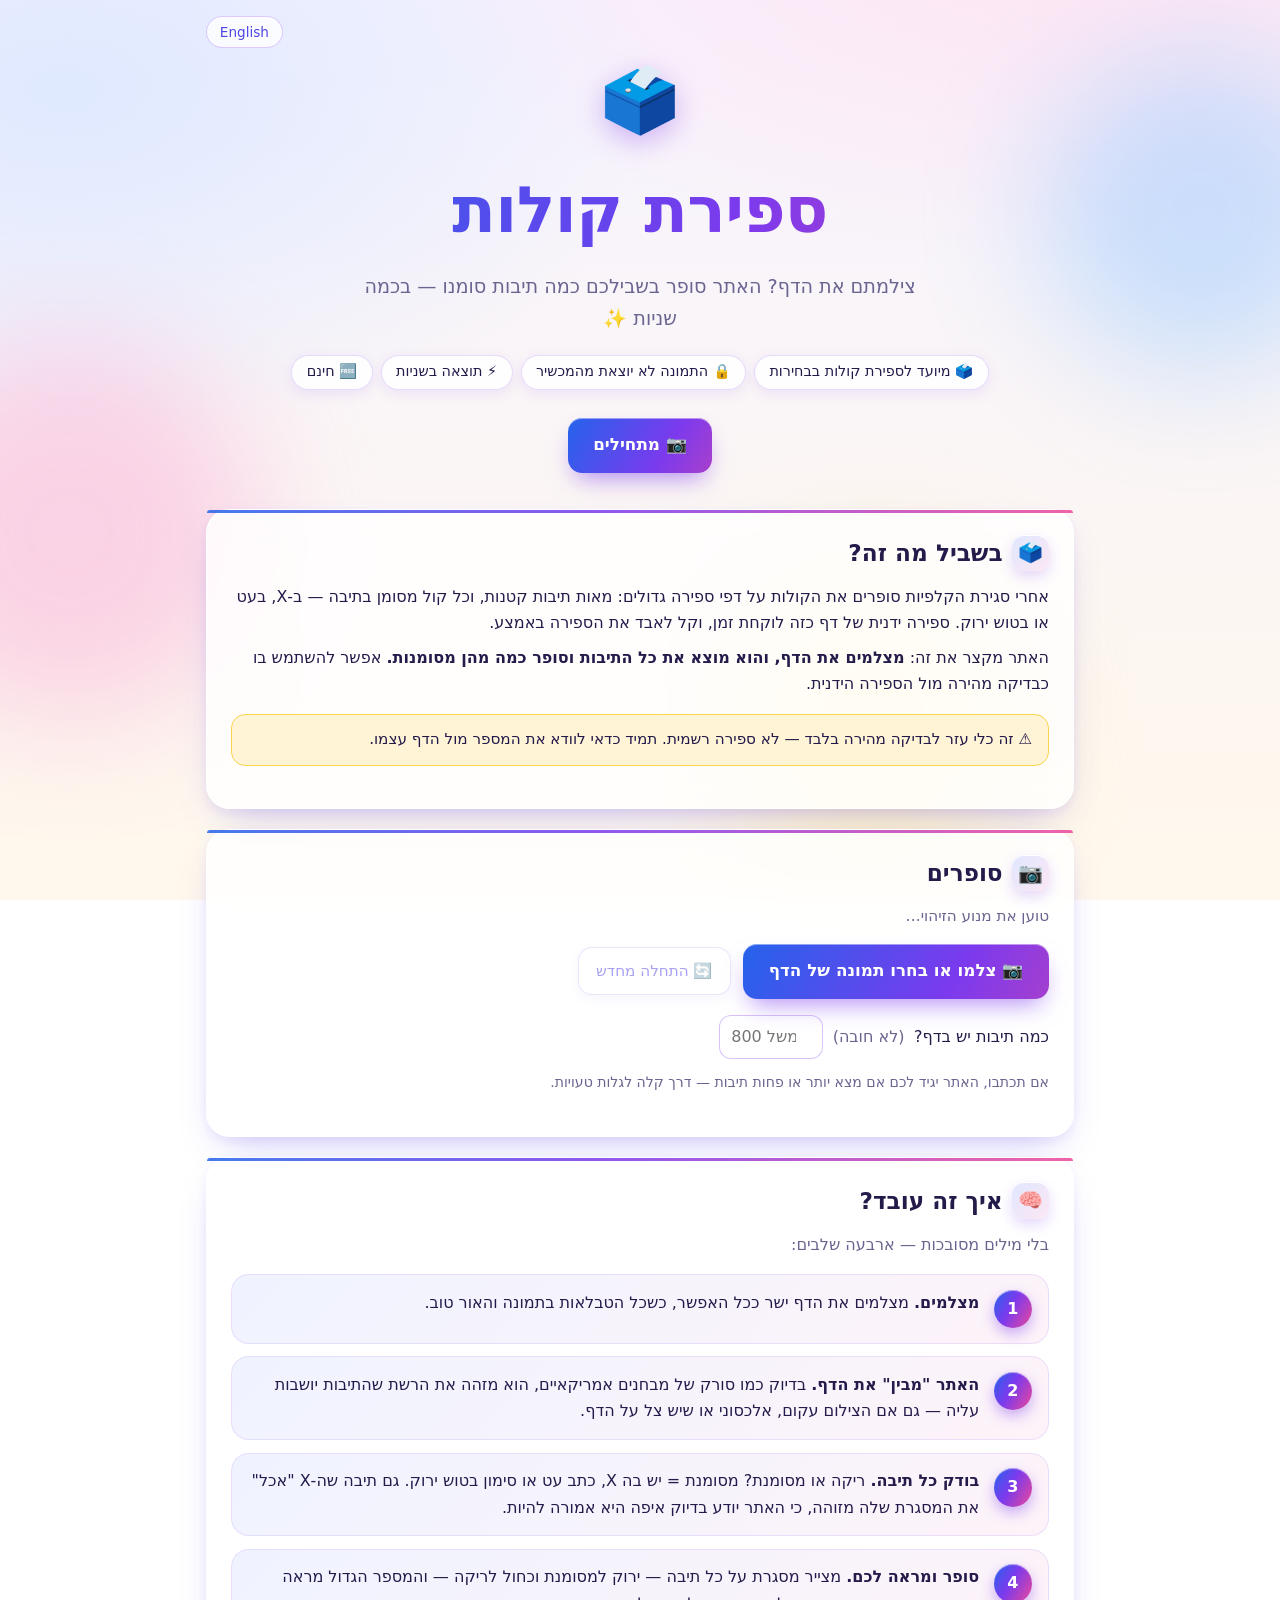
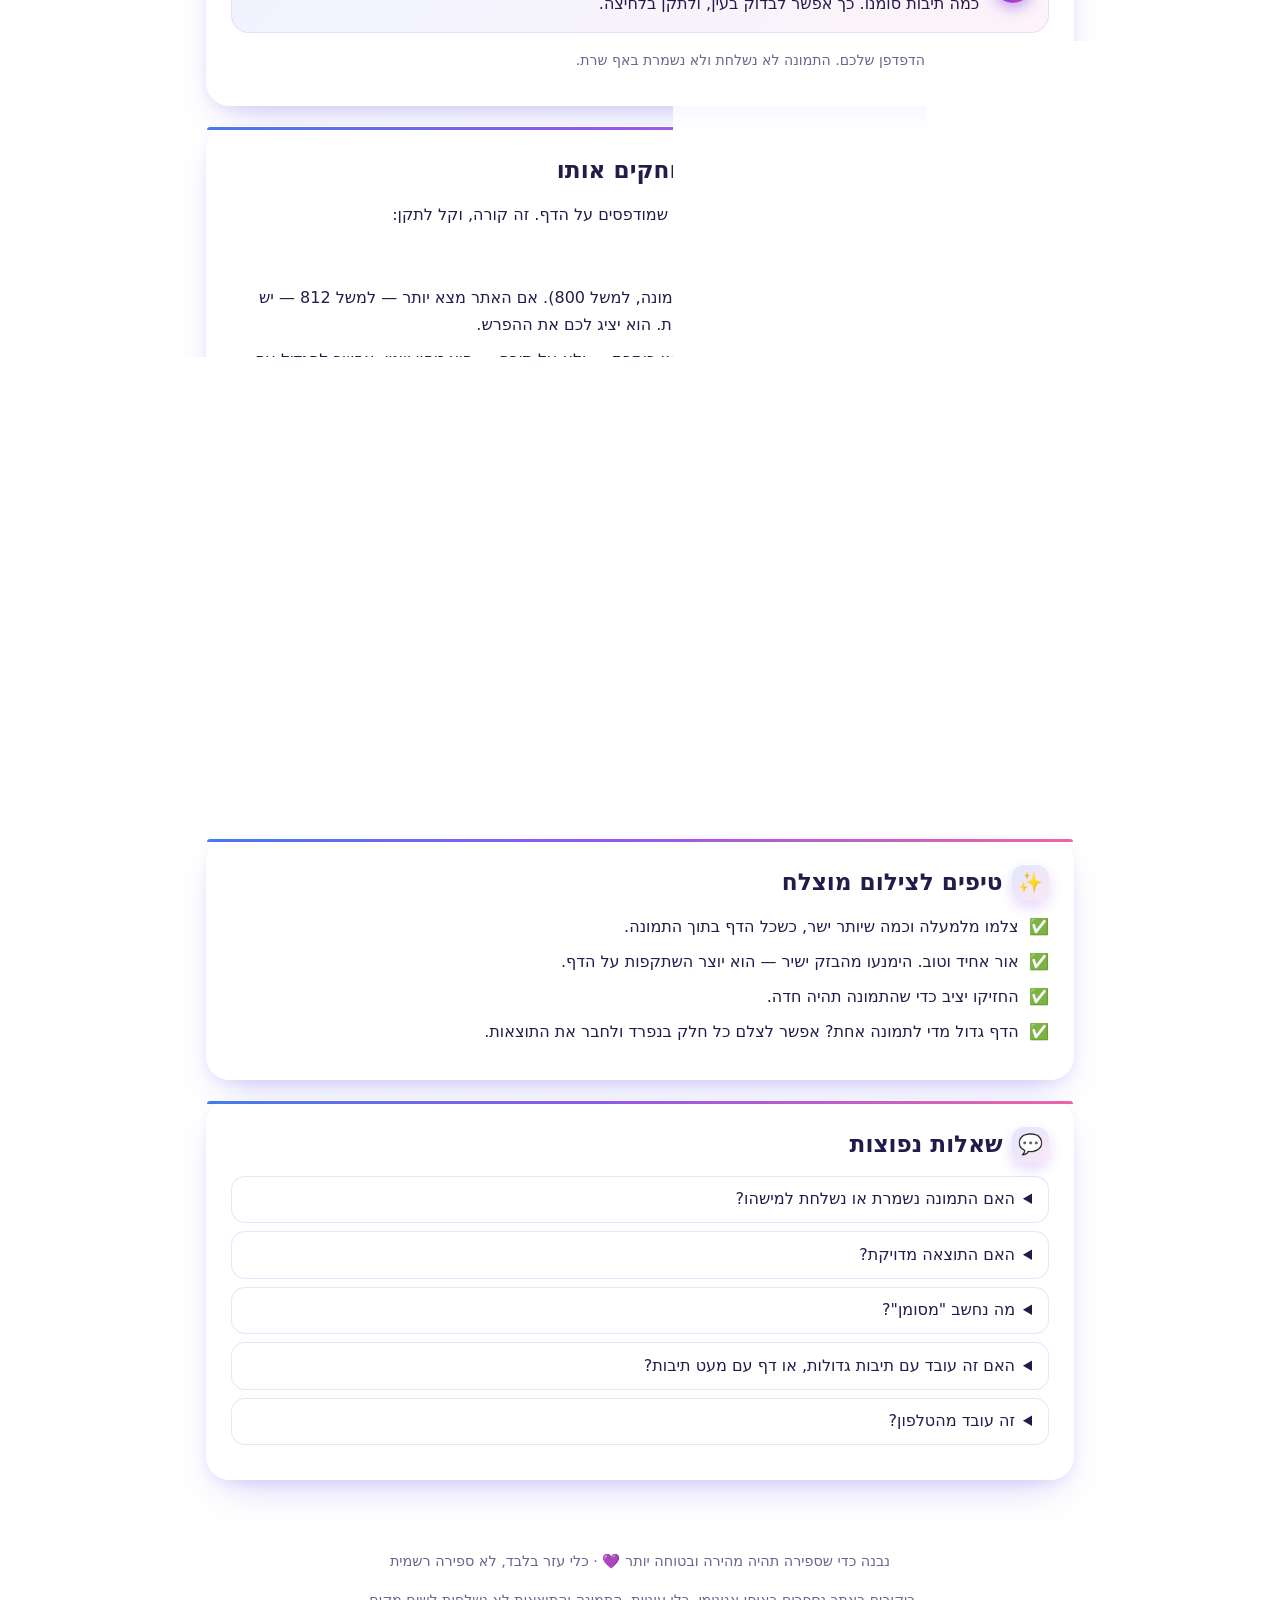
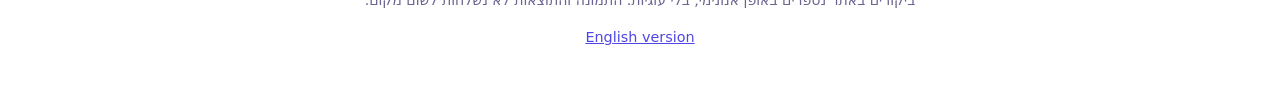
==== commit bd010de7: "Make the grid scan work with bigger squares Reproduced with synthetic forms: boxes up to ~60px worke" ====
--- a/index.html
+++ b/index.html
@@ -196,6 +196,10 @@
       <details>
         <summary>מה נחשב "מסומן"?</summary>
         <p>לא משנה אם זה X, וי או שרבוט, בעט או בטוש ירוק — האתר בודק אם יש בתוך התיבה סימון.</p>
+      </details>
+      <details>
+        <summary>האם זה עובד עם תיבות גדולות, או דף עם מעט תיבות?</summary>
+        <p>כן, האתר מתאים את עצמו לגודל התיבות — מקטנות מאוד ועד גדולות. הכי מדויק כשיש בדף רשת של כמה עשרות תיבות ומעלה. בדף עם מעט מאוד תיבות (למשל רשת של 4 או 9 תיבות ענקיות) האתר עלול לפספס סימונים — במקרה כזה אפשר להוסיף אותם ידנית בלחיצה על התיבה.</p>
       </details>
       <details>
         <summary>זה עובד מהטלפון?</summary>
